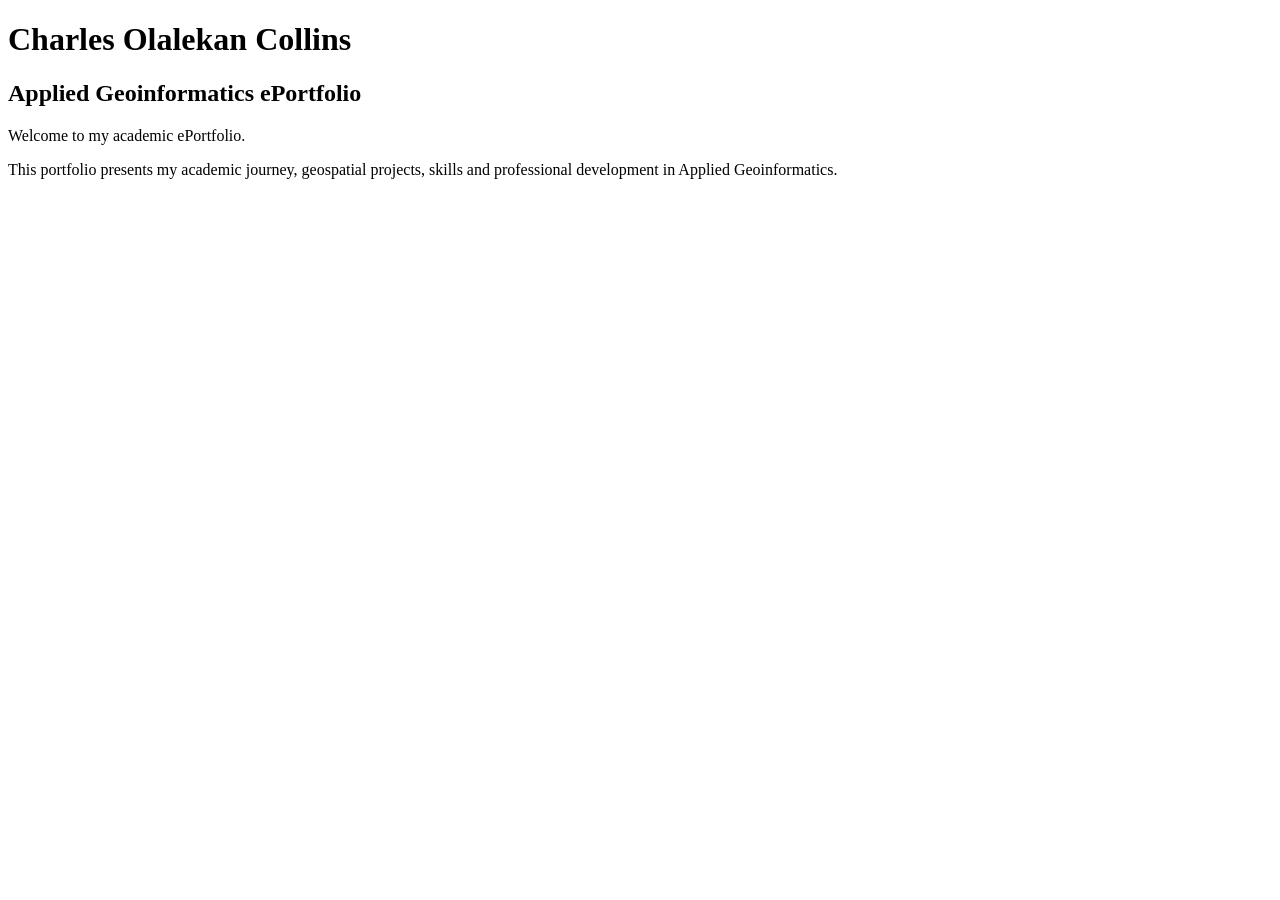
==== index.html @ 282038ee "Create index.html Create initial ePortfolio homepage" ====
<!DOCTYPE html>
<html lang="en">
<head>
    <meta charset="UTF-8">
    <meta name="viewport" content="width=device-width, initial-scale=1.0">
    <title>Charles Olalekan Collins | ePortfolio</title>
</head>

<body>

    <h1>Charles Olalekan Collins</h1>

    <h2>Applied Geoinformatics ePortfolio</h2>

    <p>
        Welcome to my academic ePortfolio.
    </p>

    <p>
        This portfolio presents my academic journey, geospatial projects,
        skills and professional development in Applied Geoinformatics.
    </p>

</body>
</html>
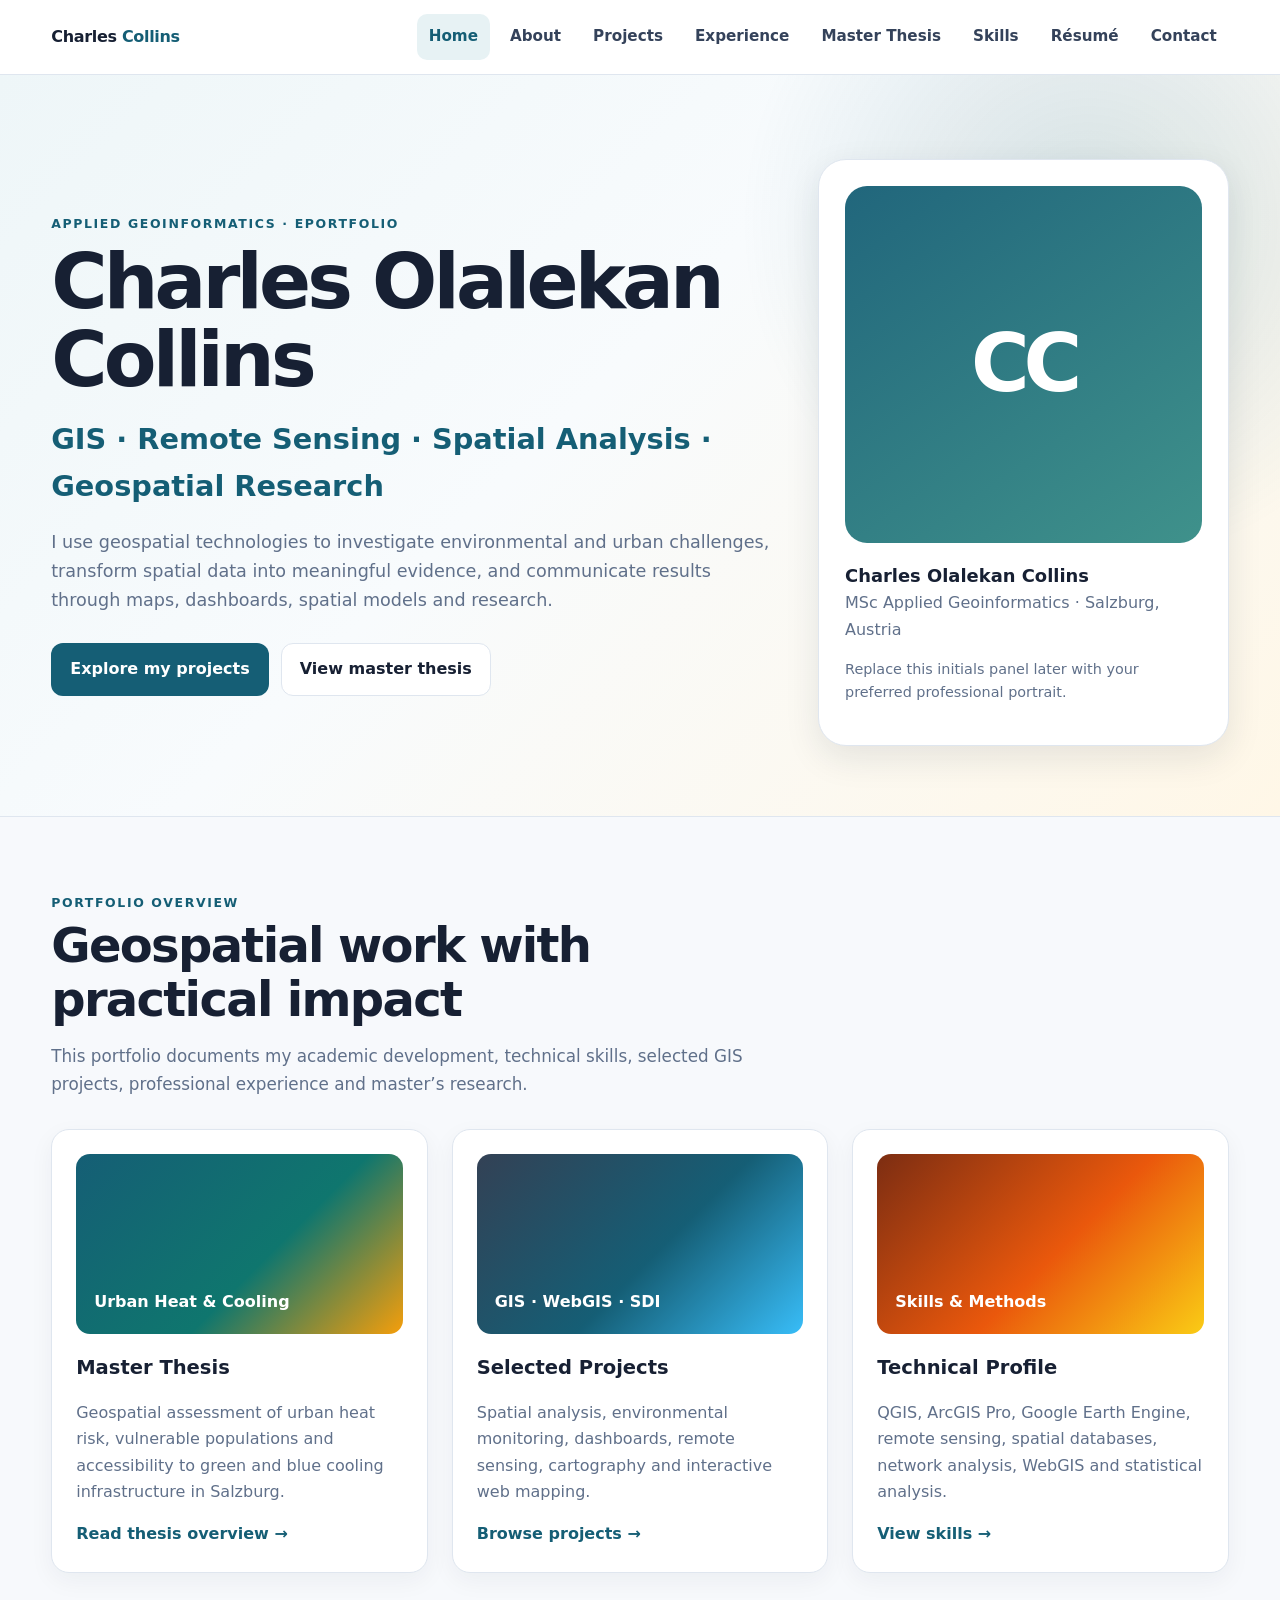
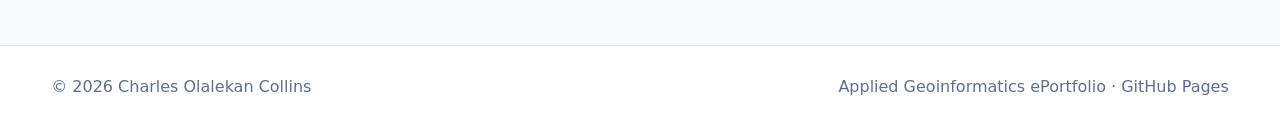
==== commit 42a76893: "Add files via upload Create full Applied Geoinformatics ePortfolio" ====
--- a/index.html
+++ b/index.html
@@ -1,25 +1,76 @@
 <!DOCTYPE html>
 <html lang="en">
 <head>
-    <meta charset="UTF-8">
-    <meta name="viewport" content="width=device-width, initial-scale=1.0">
-    <title>Charles Olalekan Collins | ePortfolio</title>
+  <meta charset="UTF-8">
+  <meta name="viewport" content="width=device-width, initial-scale=1.0">
+  <meta name="description" content="Charles Olalekan Collins — Applied Geoinformatics ePortfolio">
+  <title>Home | Charles Olalekan Collins</title>
+  <link rel="stylesheet" href="style.css">
 </head>
+<body>
+<header class="site-header"><div class="container nav-wrap">
+<a class="brand" href="index.html">Charles <span>Collins</span></a>
+<button class="menu-btn" aria-label="Toggle navigation" aria-expanded="false">☰</button>
+<nav class="nav" aria-label="Primary navigation">
+  <a href="index.html">Home</a>
+  <a href="about.html">About</a>
+  <a href="projects.html">Projects</a>
+  <a href="experience.html">Experience</a>
+  <a href="thesis.html">Master Thesis</a>
+  <a href="skills.html">Skills</a>
+  <a href="resume.html">Résumé</a>
+  <a href="contact.html">Contact</a>
+</nav>
+</div></header>
 
-<body>
+<main>
+<section class="hero">
+  <div class="container hero-grid">
+    <div>
+      <span class="eyebrow">Applied Geoinformatics · ePortfolio</span>
+      <h1>Charles Olalekan Collins</h1>
+      <h2>GIS · Remote Sensing · Spatial Analysis · Geospatial Research</h2>
+      <p class="lead">I use geospatial technologies to investigate environmental and urban challenges, transform spatial data into meaningful evidence, and communicate results through maps, dashboards, spatial models and research.</p>
+      <div class="cta-row">
+        <a class="btn primary" href="projects.html">Explore my projects</a>
+        <a class="btn secondary" href="thesis.html">View master thesis</a>
+      </div>
+    </div>
+    <aside class="profile-card">
+      <div class="avatar" aria-label="Profile image placeholder">CC</div>
+      <div class="profile-meta">
+        <strong>Charles Olalekan Collins</strong>
+        <span>MSc Applied Geoinformatics · Salzburg, Austria</span>
+        <p class="note">Replace this initials panel later with your preferred professional portrait.</p>
+      </div>
+    </aside>
+  </div>
+</section>
 
-    <h1>Charles Olalekan Collins</h1>
+<section class="section">
+  <div class="container">
+    <div class="section-head">
+      <span class="eyebrow">Portfolio overview</span>
+      <h2>Geospatial work with practical impact</h2>
+      <p>This portfolio documents my academic development, technical skills, selected GIS projects, professional experience and master’s research.</p>
+    </div>
+    <div class="grid-3">
+      <article class="card"><div class="thumb">Urban Heat & Cooling</div><h3>Master Thesis</h3><p>Geospatial assessment of urban heat risk, vulnerable populations and accessibility to green and blue cooling infrastructure in Salzburg.</p><a class="link-arrow" href="thesis.html">Read thesis overview →</a></article>
+      <article class="card"><div class="thumb alt">GIS · WebGIS · SDI</div><h3>Selected Projects</h3><p>Spatial analysis, environmental monitoring, dashboards, remote sensing, cartography and interactive web mapping.</p><a class="link-arrow" href="projects.html">Browse projects →</a></article>
+      <article class="card"><div class="thumb warm">Skills & Methods</div><h3>Technical Profile</h3><p>QGIS, ArcGIS Pro, Google Earth Engine, remote sensing, spatial databases, network analysis, WebGIS and statistical analysis.</p><a class="link-arrow" href="skills.html">View skills →</a></article>
+    </div>
+  </div>
+</section>
+</main>
 
-    <h2>Applied Geoinformatics ePortfolio</h2>
 
-    <p>
-        Welcome to my academic ePortfolio.
-    </p>
+<footer>
+  <div class="container footer-row">
+    <span>© 2026 Charles Olalekan Collins</span>
+    <span>Applied Geoinformatics ePortfolio · GitHub Pages</span>
+  </div>
+</footer>
 
-    <p>
-        This portfolio presents my academic journey, geospatial projects,
-        skills and professional development in Applied Geoinformatics.
-    </p>
-
+<script src="script.js"></script>
 </body>
 </html>
--- a/style.css
+++ b/style.css
@@ -0,0 +1,125 @@
+:root{
+  --bg:#f7f9fc;
+  --surface:#ffffff;
+  --text:#172033;
+  --muted:#60708a;
+  --line:#dfe6ef;
+  --primary:#155e75;
+  --primary-2:#0f766e;
+  --accent:#f59e0b;
+  --shadow:0 12px 35px rgba(18,38,63,.10);
+  --radius:18px;
+  --max:1180px;
+}
+*{box-sizing:border-box}
+html{scroll-behavior:smooth}
+body{
+  margin:0;
+  font-family:Inter,ui-sans-serif,system-ui,-apple-system,BlinkMacSystemFont,"Segoe UI",sans-serif;
+  color:var(--text);
+  background:var(--bg);
+  line-height:1.65;
+}
+a{color:inherit}
+img{max-width:100%;display:block}
+.container{width:min(var(--max),92%);margin:auto}
+.site-header{
+  position:sticky;top:0;z-index:1000;
+  background:rgba(255,255,255,.94);
+  backdrop-filter:blur(12px);
+  border-bottom:1px solid var(--line)
+}
+.nav-wrap{display:flex;align-items:center;justify-content:space-between;min-height:74px;gap:24px}
+.brand{font-weight:800;text-decoration:none;letter-spacing:-.02em}
+.brand span{color:var(--primary)}
+.nav{display:flex;gap:8px;align-items:center;flex-wrap:wrap}
+.nav a{
+  text-decoration:none;padding:10px 12px;border-radius:10px;color:#34425a;font-weight:600;font-size:.95rem
+}
+.nav a:hover,.nav a.active{background:#e7f2f4;color:var(--primary)}
+.menu-btn{display:none;border:1px solid var(--line);background:white;border-radius:10px;padding:8px 11px;font-size:1.2rem}
+.hero{
+  background:
+    radial-gradient(circle at 85% 20%, rgba(21,94,117,.17), transparent 28%),
+    linear-gradient(135deg,#eef6f8 0%,#f8fbfd 45%,#fff7e7 100%);
+  padding:84px 0 70px;border-bottom:1px solid var(--line)
+}
+.hero-grid{display:grid;grid-template-columns:1.4fr .8fr;gap:48px;align-items:center}
+.eyebrow{display:inline-flex;gap:8px;align-items:center;text-transform:uppercase;letter-spacing:.13em;font-size:.78rem;font-weight:800;color:var(--primary)}
+.hero h1{font-size:clamp(2.6rem,6vw,5.1rem);line-height:1.02;letter-spacing:-.05em;margin:.45rem 0 1rem}
+.hero h2{font-size:clamp(1.25rem,2.4vw,1.8rem);margin:0 0 1rem;color:var(--primary);font-weight:700}
+.lead{font-size:1.1rem;color:var(--muted);max-width:760px}
+.cta-row{display:flex;gap:12px;flex-wrap:wrap;margin-top:28px}
+.btn{display:inline-flex;align-items:center;justify-content:center;padding:12px 18px;border-radius:12px;text-decoration:none;font-weight:750;border:1px solid transparent}
+.btn.primary{background:var(--primary);color:white}
+.btn.secondary{background:white;border-color:var(--line);color:var(--text)}
+.profile-card{
+  background:var(--surface);border:1px solid var(--line);box-shadow:var(--shadow);border-radius:28px;padding:26px
+}
+.avatar{
+  aspect-ratio:1;border-radius:22px;background:
+  linear-gradient(145deg,rgba(21,94,117,.95),rgba(15,118,110,.8));
+  display:grid;place-items:center;color:white;font-size:5rem;font-weight:800;letter-spacing:-.08em
+}
+.profile-meta{margin-top:18px}
+.profile-meta strong{display:block;font-size:1.12rem}
+.profile-meta span{color:var(--muted)}
+.section{padding:72px 0}
+.section-head{max-width:760px;margin-bottom:30px}
+.section-head h1,.section-head h2{font-size:clamp(2rem,4vw,3rem);line-height:1.12;letter-spacing:-.035em;margin:.2rem 0 .6rem}
+.section-head p{color:var(--muted);font-size:1.05rem}
+.grid-2{display:grid;grid-template-columns:repeat(2,1fr);gap:24px}
+.grid-3{display:grid;grid-template-columns:repeat(3,1fr);gap:24px}
+.card{
+  background:var(--surface);border:1px solid var(--line);border-radius:var(--radius);padding:24px;box-shadow:0 8px 24px rgba(18,38,63,.05)
+}
+.card h3{margin:.2rem 0 .6rem;font-size:1.22rem}
+.card p{color:var(--muted)}
+.thumb{
+  height:180px;border-radius:14px;margin-bottom:18px;display:flex;align-items:end;padding:18px;color:white;font-weight:800;
+  background:linear-gradient(135deg,#155e75,#0f766e 58%,#f59e0b)
+}
+.thumb.alt{background:linear-gradient(135deg,#334155,#155e75 55%,#38bdf8)}
+.thumb.warm{background:linear-gradient(135deg,#7c2d12,#ea580c 55%,#facc15)}
+.tags{display:flex;gap:8px;flex-wrap:wrap;margin:14px 0}
+.tag{font-size:.78rem;padding:5px 9px;border-radius:999px;background:#eef4f8;color:#385068;border:1px solid #dbe6ef}
+.link-arrow{display:inline-flex;gap:6px;text-decoration:none;color:var(--primary);font-weight:750}
+.timeline{display:grid;gap:18px}
+.timeline-item{display:grid;grid-template-columns:170px 1fr;gap:24px;padding:22px 0;border-bottom:1px solid var(--line)}
+.timeline-item .date{font-weight:800;color:var(--primary)}
+.timeline-item h3{margin:0 0 5px}
+.timeline-item p{margin:.3rem 0;color:var(--muted)}
+.skill-group h3{margin-top:0}
+.skill-list{display:flex;flex-wrap:wrap;gap:10px}
+.skill{padding:9px 12px;background:#eef4f8;border-radius:10px;border:1px solid #dce6ef;font-weight:650;color:#34425a}
+.callout{padding:24px;border-radius:16px;background:#eaf5f5;border:1px solid #cce7e6}
+.metrics{display:grid;grid-template-columns:repeat(4,1fr);gap:14px;margin-top:28px}
+.metric{background:white;border:1px solid var(--line);border-radius:14px;padding:18px}
+.metric strong{display:block;font-size:1.7rem;color:var(--primary)}
+.metric span{color:var(--muted);font-size:.9rem}
+.contact-grid{display:grid;grid-template-columns:.8fr 1.2fr;gap:28px}
+.contact-item{margin:0 0 18px}
+.contact-item small{display:block;text-transform:uppercase;letter-spacing:.1em;color:var(--muted);font-weight:800}
+.contact-item a{text-decoration:none;color:var(--primary);font-weight:700}
+.form{display:grid;gap:14px}
+.form label{font-weight:700;font-size:.9rem}
+.form input,.form textarea{
+  width:100%;border:1px solid var(--line);background:white;border-radius:12px;padding:12px 14px;font:inherit
+}
+.form textarea{min-height:150px;resize:vertical}
+footer{border-top:1px solid var(--line);padding:28px 0;color:var(--muted);background:white}
+.footer-row{display:flex;justify-content:space-between;gap:20px;flex-wrap:wrap}
+.note{font-size:.9rem;color:var(--muted)}
+ul.clean{padding-left:1.2rem}
+.resume-box{display:flex;justify-content:space-between;align-items:center;gap:22px;flex-wrap:wrap}
+.kicker{font-weight:800;color:var(--accent)}
+@media(max-width:900px){
+  .hero-grid,.grid-3,.contact-grid{grid-template-columns:1fr}
+  .grid-2{grid-template-columns:1fr}
+  .metrics{grid-template-columns:repeat(2,1fr)}
+  .nav{display:none;position:absolute;left:4%;right:4%;top:70px;background:white;border:1px solid var(--line);border-radius:14px;padding:12px;box-shadow:var(--shadow)}
+  .nav.open{display:flex;flex-direction:column;align-items:stretch}
+  .menu-btn{display:block}
+  .timeline-item{grid-template-columns:1fr;gap:5px}
+}
+@media(max-width:540px){.metrics{grid-template-columns:1fr}.hero{padding-top:58px}}
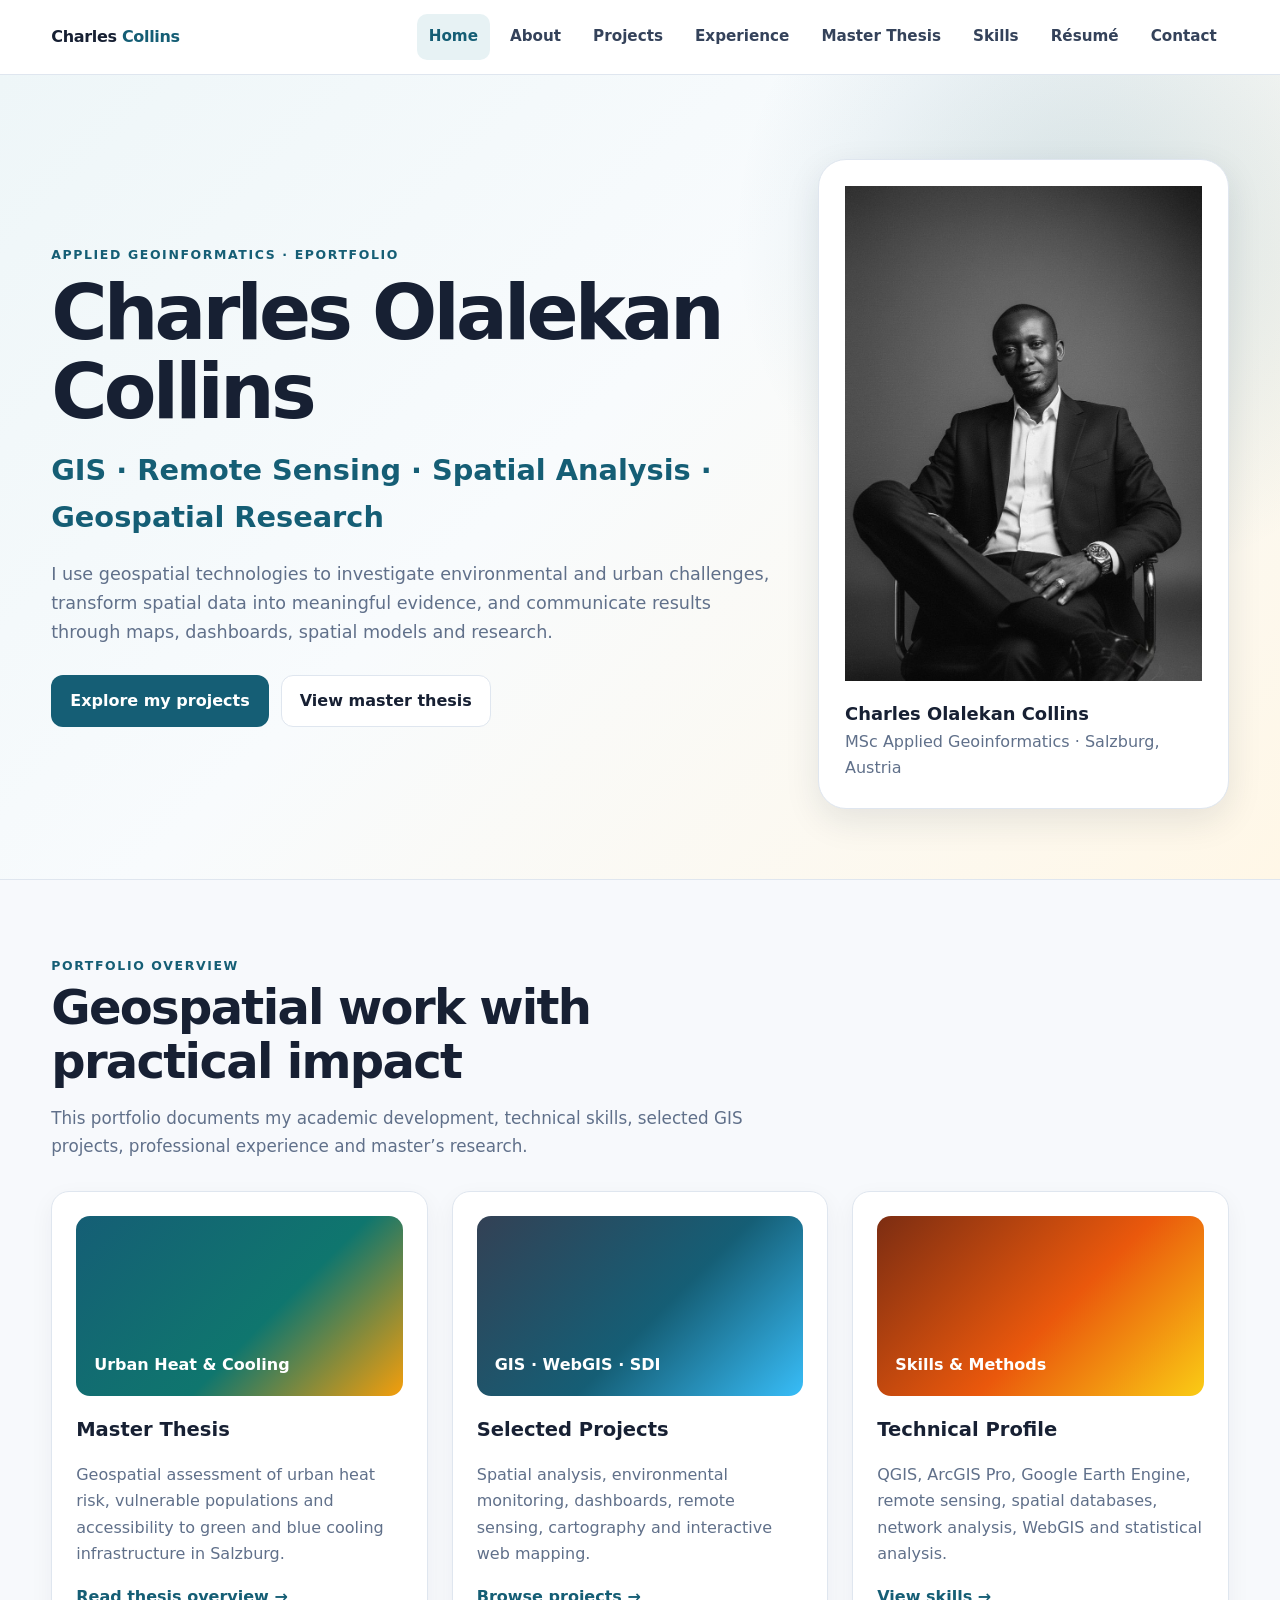
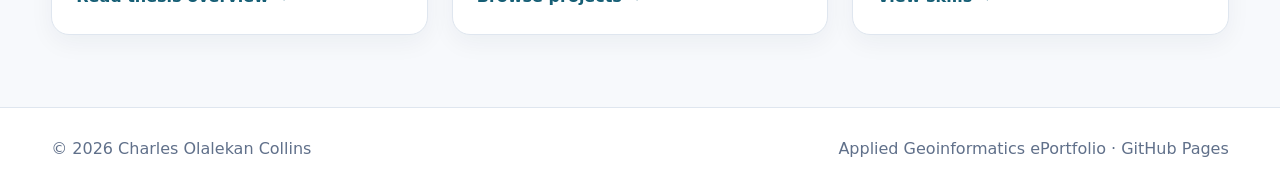
==== commit d3b8cd4a: "Update index.html Add professional portrait to homepage" ====
--- a/index.html
+++ b/index.html
@@ -37,11 +37,12 @@
       </div>
     </div>
     <aside class="profile-card">
-      <div class="avatar" aria-label="Profile image placeholder">CC</div>
+      <img class="profile-photo"
+     src="WhatsApp Image 2026-08-14 at 11.12.09.jpeg"
+     alt="Charles Olalekan Collins">
       <div class="profile-meta">
         <strong>Charles Olalekan Collins</strong>
         <span>MSc Applied Geoinformatics · Salzburg, Austria</span>
-        <p class="note">Replace this initials panel later with your preferred professional portrait.</p>
       </div>
     </aside>
   </div>
